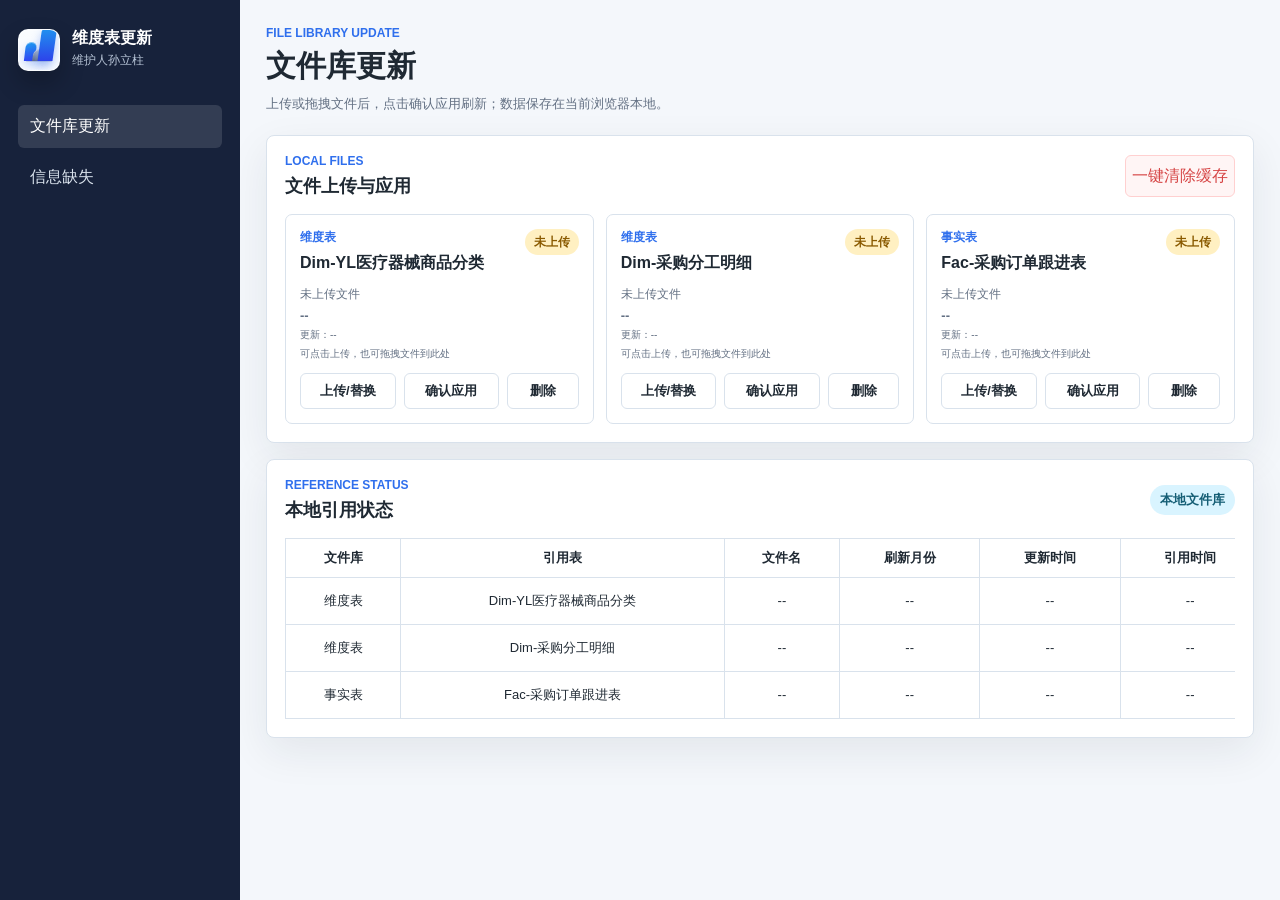
==== index.html @ 46c9e231 "Create file library missing data project" ====
<!doctype html>
<html lang="zh-CN">
  <head>
    <meta charset="utf-8" />
    <meta name="viewport" content="width=device-width, initial-scale=1" />
    <title>维度表更新</title>
    <script>window.location.replace("./admin.html");</script>
    <link rel="stylesheet" href="./styles.css?v=20260606-1" />
  </head>
  <body>
    <div class="app-shell">
      <aside class="sidebar" aria-label="看板导航">
        <div class="brand">
          <span class="brand-mark" aria-hidden="true">
            <span class="brand-wave wave-a"></span>
            <span class="brand-wave wave-b"></span>
            <span class="brand-wave wave-c"></span>
            <span class="brand-wave wave-d"></span>
          </span>
          <div>
            <strong>维度表更新</strong>
            <span>维护人孙立柱</span>
          </div>
        </div>
        <nav class="nav-list">
          <a class="active" href="./admin.html">文件库更新</a>
          <a href="./missing.html">信息缺失</a>
        </nav>
      </aside>
      <main class="dashboard">
        <header class="topbar">
          <div>
            <p class="eyebrow">File Library Update</p>
            <h1>维度表更新</h1>
            <small class="source-note">正在进入文件库更新页面</small>
          </div>
        </header>
      </main>
    </div>
  </body>
</html>
---- styles.css ----
:root {
  --ink: #1f2933;
  --muted: #637083;
  --line: #d9e2ec;
  --panel: #ffffff;
  --page: #f4f7fb;
  --nav: #17223b;
  --blue: #2f6fed;
  --teal: #159a9c;
  --green: #2f9e44;
  --amber: #d98b11;
  --red: #d64545;
  --violet: #6957d6;
  --shadow: 0 14px 40px rgba(31, 41, 51, 0.08);
}

* {
  box-sizing: border-box;
}

body {
  margin: 0;
  min-height: 100vh;
  color: var(--ink);
  background: var(--page);
  font-family: "Microsoft YaHei", "Segoe UI", Arial, sans-serif;
}

button,
input,
select {
  font: inherit;
}

button {
  min-height: 38px;
  border: 1px solid var(--line);
  border-radius: 6px;
  color: var(--ink);
  background: #fff;
  cursor: pointer;
}

button:hover {
  border-color: var(--blue);
  color: var(--blue);
}

.app-shell {
  display: grid;
  grid-template-columns: 240px minmax(0, 1fr);
  min-height: 100vh;
}

.sidebar {
  position: sticky;
  top: 0;
  height: 100vh;
  padding: 26px 18px;
  background: var(--nav);
  color: #fff;
}

.brand {
  display: flex;
  align-items: center;
  gap: 12px;
  margin-bottom: 34px;
}

.brand-mark {
  position: relative;
  display: block;
  width: 42px;
  height: 42px;
  flex: 0 0 42px;
  overflow: hidden;
  border: 1px solid rgba(255, 255, 255, 0.2);
  border-radius: 10px;
  background:
    linear-gradient(180deg, rgba(255, 255, 255, 0.18), rgba(255, 255, 255, 0)),
    #f8fbff;
  box-shadow: inset 0 1px 0 rgba(255, 255, 255, 0.35), 0 12px 24px rgba(0, 0, 0, 0.24);
}

.brand-mark::before {
  position: absolute;
  left: 7px;
  right: 7px;
  bottom: 8px;
  height: 2px;
  content: "";
  border-radius: 999px;
  background: rgba(99, 112, 131, 0.22);
}

.brand-wave {
  position: absolute;
  bottom: 9px;
  display: block;
  border-radius: 999px 999px 3px 3px;
  background: linear-gradient(180deg, #1f9bf0 0%, #3347f5 100%);
  box-shadow: inset 0 1px 0 rgba(255, 255, 255, 0.42), 0 4px 10px rgba(37, 99, 235, 0.24);
}

.wave-a {
  left: 6px;
  width: 11px;
  height: 19px;
  transform: skewX(-7deg);
}

.wave-b {
  left: 14px;
  width: 12px;
  height: 12px;
  background: linear-gradient(180deg, #b8c2d3 0%, #667085 100%);
  opacity: 0.95;
  transform: skewX(-9deg);
}

.wave-c {
  left: 22px;
  width: 11px;
  height: 26px;
  background: linear-gradient(180deg, #8ea0bd 0%, #586a85 100%);
  transform: skewX(-7deg);
}

.wave-d {
  right: 4px;
  width: 15px;
  height: 36px;
  background: linear-gradient(180deg, #1f9bf0 0%, #2d43ea 100%);
  transform: skewX(-8deg);
}

.brand strong,
.brand span {
  display: block;
}

.brand span {
  margin-top: 3px;
  color: #b7c4d6;
  font-size: 12px;
}

.nav-list {
  display: grid;
  gap: 8px;
}

.nav-list a {
  padding: 11px 12px;
  border-radius: 6px;
  color: #d9e2ec;
  text-decoration: none;
}

.nav-list a.active,
.nav-list a:hover {
  color: #fff;
  background: rgba(255, 255, 255, 0.12);
}

.dashboard {
  padding: 26px;
}

.topbar {
  display: flex;
  align-items: end;
  justify-content: space-between;
  gap: 20px;
  margin-bottom: 22px;
}

.eyebrow {
  margin: 0 0 6px;
  color: var(--blue);
  font-size: 12px;
  font-weight: 700;
  letter-spacing: 0;
  text-transform: uppercase;
}

h1,
h2 {
  margin: 0;
}

h1 {
  font-size: 30px;
}

.source-note {
  display: block;
  margin-top: 8px;
  color: var(--muted);
  font-size: 13px;
}

h2 {
  font-size: 18px;
}

.toolbar {
  display: grid;
  grid-template-columns: minmax(230px, 1.4fr) minmax(130px, 0.75fr) minmax(130px, 0.75fr) auto;
  gap: 10px;
  width: min(860px, 100%);
}

.search-box {
  position: relative;
}

.search-box span {
  position: absolute;
  left: 12px;
  top: 10px;
  color: var(--muted);
  font-size: 13px;
}

.search-box input,
select {
  width: 100%;
  min-height: 42px;
  border: 1px solid var(--line);
  border-radius: 6px;
  background: #fff;
}

.search-box input {
  padding: 0 12px 0 52px;
}

select {
  padding: 0 12px;
}

.toolbar button {
  min-height: 42px;
  padding: 0 14px;
  white-space: nowrap;
}

.metrics-grid {
  display: grid;
  grid-template-columns: repeat(4, minmax(0, 1fr));
  gap: 14px;
  margin-bottom: 16px;
}

.supplier-metrics {
  grid-template-columns: repeat(2, minmax(0, 1fr));
}

.delivery-metrics {
  grid-template-columns: repeat(4, minmax(0, 1fr));
}

.metric,
.panel {
  border: 1px solid var(--line);
  border-radius: 8px;
  background: var(--panel);
  box-shadow: var(--shadow);
}

.metric {
  padding: 18px;
  border-top: 4px solid var(--teal);
}

.metric:nth-child(2) {
  border-top-color: var(--blue);
}

.metric:nth-child(3) {
  border-top-color: var(--green);
}

.metric.alert {
  border-top-color: var(--red);
}

.metric span,
.metric small {
  display: block;
  color: var(--muted);
}

.metric strong {
  display: block;
  margin: 8px 0 5px;
  font-size: 30px;
}

.work-area {
  display: grid;
  grid-template-columns: minmax(0, 1.55fr) minmax(320px, 0.8fr);
  gap: 16px;
  margin-bottom: 16px;
}

.panel {
  padding: 18px;
}

.upload-panel {
  margin-bottom: 16px;
}

.upload-page-panel {
  max-width: 980px;
}

.supplier-work-area {
  --supplier-summary-body-height: 300px;
  grid-template-columns: minmax(260px, 0.9fr) minmax(360px, 1.15fr) minmax(300px, 0.85fr);
}

.supplier-work-area > .panel {
  min-width: 0;
  overflow: hidden;
}

.supplier-source-panel {
  margin-top: 16px;
}

.supplier-table-panel {
  margin-bottom: 0;
}

.delivery-filter-panel {
  margin-bottom: 10px;
}

.delivery-filter-panel .panel-heading {
  align-items: center;
  margin-bottom: 10px;
}

.delivery-filter-bar {
  display: grid;
  grid-template-columns: repeat(8, minmax(106px, 1fr));
  gap: 6px;
  align-items: start;
}

.multi-filter {
  position: relative;
  min-width: 0;
}

.multi-filter-button {
  width: 100%;
  min-height: 42px;
  padding: 0 12px;
  border: 1px solid var(--line);
  border-radius: 6px;
  background: #fff;
  color: var(--text);
  display: flex;
  align-items: center;
  justify-content: space-between;
  gap: 8px;
  font-size: 13px;
  font-weight: 400;
  line-height: 1.2;
  box-shadow: none;
}

.multi-filter-button span {
  min-width: 0;
  overflow: hidden;
  text-overflow: ellipsis;
  white-space: nowrap;
}

.multi-filter-button i {
  color: #6b7280;
  font-style: normal;
  flex: 0 0 auto;
}

.multi-filter.open .multi-filter-button {
  border-color: #2f6fed;
  box-shadow: 0 0 0 3px rgba(47, 111, 237, 0.12);
}

.multi-filter-menu {
  display: none;
  position: absolute;
  z-index: 40;
  top: calc(100% + 6px);
  left: 0;
  width: min(260px, 84vw);
  max-height: 280px;
  overflow-y: auto;
  padding: 6px;
  border: 1px solid #d8e0ea;
  border-radius: 8px;
  background: #fff;
  box-shadow: 0 16px 34px rgba(15, 23, 42, 0.14);
}

.multi-filter.open .multi-filter-menu {
  display: block;
}

.multi-filter-option {
  min-height: 34px;
  padding: 7px 10px;
  border-radius: 6px;
  display: flex;
  align-items: center;
  gap: 7px;
  color: var(--text);
  font-size: 13px;
  font-weight: 400;
  cursor: pointer;
}

.multi-filter-option:hover {
  background: #eef5ff;
}

.multi-filter-option input {
  width: 14px;
  height: 14px;
  accent-color: #2f6fed;
  flex: 0 0 auto;
}

.multi-filter-option span {
  min-width: 0;
  overflow: hidden;
  text-overflow: ellipsis;
  white-space: nowrap;
}

@media (max-width: 1280px) {
  .delivery-filter-bar {
    grid-template-columns: repeat(4, minmax(130px, 1fr));
  }
}

@media (max-width: 760px) {
  .delivery-filter-bar {
    grid-template-columns: repeat(2, minmax(0, 1fr));
  }
}

.delivery-heading-actions {
  display: flex;
  align-items: center;
  gap: 8px;
}

.delivery-dashboard .panel,
.delivery-dashboard .metric {
  border-radius: 7px;
  box-shadow: 0 10px 26px rgba(31, 41, 51, 0.065);
}

.delivery-dashboard .panel {
  padding: 13px;
}

.delivery-dashboard .metrics-grid {
  gap: 10px;
  margin-bottom: 10px;
}

.delivery-dashboard .metric {
  padding: 12px 14px 11px;
  border-top-width: 3px;
}

.delivery-dashboard .panel-heading {
  gap: 10px;
  margin-bottom: 10px;
}

.delivery-heading-actions button {
  min-height: 30px;
  padding: 0 10px;
  border-radius: 6px;
  background: #111827;
  color: #fff;
  border-color: #111827;
  white-space: nowrap;
}

.delivery-heading-actions button:disabled {
  background: #eef2f7;
  border-color: #d8e0ea;
  color: #9aa6b2;
  cursor: not-allowed;
}

.delivery-table-panel {
  margin-bottom: 0;
}

.delivery-dashboard .delivery-table-wrap {
  max-height: calc(100vh - 390px);
  min-height: 310px;
}

.delivery-table {
  min-width: 900px;
}

.delivery-table th,
.delivery-table td {
  padding: 10px;
  font-size: 13px;
  line-height: 1.35;
}

.missing-metrics {
  grid-template-columns: repeat(4, minmax(0, 1fr));
}

.missing-filter-panel {
  margin-bottom: 10px;
  overflow: visible;
  position: relative;
  z-index: 70;
}

.missing-filter-panel .panel-heading {
  align-items: center;
  margin-bottom: 10px;
}

.missing-filter-bar {
  display: grid;
  grid-template-columns: repeat(2, minmax(180px, 240px));
  gap: 8px;
  align-items: start;
  overflow: visible;
}

.missing-table {
  min-width: 1280px;
}

.missing-table th,
.missing-table td {
  padding: 10px;
  font-size: 13px;
  line-height: 1.35;
  text-align: center;
  vertical-align: middle;
}

.missing-table td:nth-child(5),
.missing-table td:nth-child(6),
.missing-table td:nth-child(7) {
  text-align: left;
}

.supplier-table {
  min-width: 1120px;
}

.compact-bars .bar-row,
.supplier-work-area .bar-row {
  grid-template-columns: minmax(120px, 120px) minmax(0, 1fr) 42px;
  min-width: 0;
}

.compact-bars .bar-row span:first-child,
.supplier-work-area .bar-row span:first-child {
  overflow: visible;
  text-overflow: clip;
  white-space: normal;
  word-break: keep-all;
}

.supplier-info-wrap,
.division-info-wrap {
  max-width: 100%;
  overflow-x: hidden;
}

.supplier-info-wrap,
.supplier-work-area .compact-bars {
  height: var(--supplier-summary-body-height);
  overflow-y: auto;
}

.supplier-info-wrap {
  padding-right: 2px;
}

.supplier-info-table,
.division-info-table {
  width: 100%;
  max-width: 100%;
  min-width: 0;
  table-layout: fixed;
}

.supplier-info-table {
  font-size: 12px;
}

.supplier-info-table th,
.supplier-info-table td {
  min-width: 0;
  overflow: hidden;
  padding: 7px 8px;
  text-overflow: ellipsis;
  white-space: nowrap;
}

.supplier-info-table th {
  position: sticky;
  top: 0;
  z-index: 1;
  background: #f8fbff;
  padding-top: 8px;
  padding-bottom: 8px;
}

.division-info-table {
  font-size: 12px;
  table-layout: auto;
}

.division-info-table th,
.division-info-table td {
  min-width: 0;
  overflow: visible;
  padding: 10px 6px;
  text-overflow: clip;
  white-space: nowrap;
}

.bar-chart,
.bar-track {
  min-width: 0;
}

.empty-state {
  padding: 18px;
  border: 1px dashed var(--line);
  border-radius: 8px;
  color: var(--muted);
  background: #f8fbff;
  line-height: 1.7;
}

.compact-empty {
  padding: 14px;
}

.empty-table-cell {
  color: var(--muted);
  text-align: center;
}

.upload-state {
  display: inline-flex;
  align-items: center;
  min-height: 30px;
  padding: 0 10px;
  border-radius: 999px;
  color: #155e75;
  background: #d9f4ff;
  font-size: 13px;
  font-weight: 700;
}

.upload-layout {
  display: grid;
  grid-template-columns: minmax(320px, 1fr) minmax(260px, 0.55fr);
  gap: 16px;
  align-items: stretch;
}

.upload-dropzone {
  position: relative;
  display: grid;
  min-height: 170px;
  place-items: center;
  padding: 24px;
  border: 1px dashed #9fb3c8;
  border-radius: 8px;
  color: var(--ink);
  background: #f8fbff;
  text-align: center;
  cursor: pointer;
}

.upload-dropzone:hover,
.upload-dropzone.dragging {
  border-color: var(--blue);
  background: #eef6ff;
}

.upload-dropzone input {
  position: absolute;
  width: 1px;
  height: 1px;
  overflow: hidden;
  opacity: 0;
}

.upload-icon {
  display: grid;
  width: 42px;
  height: 42px;
  margin-bottom: 10px;
  place-items: center;
  border-radius: 8px;
  color: #fff;
  background: var(--teal);
  font-size: 24px;
  font-weight: 700;
}

.upload-dropzone strong,
.upload-dropzone small {
  display: block;
}

.upload-dropzone small {
  max-width: 520px;
  margin-top: 8px;
  color: var(--muted);
  line-height: 1.6;
}

.upload-summary {
  display: grid;
  gap: 10px;
}

.upload-summary div {
  padding: 12px;
  border: 1px solid var(--line);
  border-radius: 6px;
  background: #fff;
}

.upload-summary span,
.upload-summary strong {
  display: block;
}

.upload-summary span {
  margin-bottom: 5px;
  color: var(--muted);
  font-size: 13px;
}

.upload-summary strong {
  overflow: hidden;
  text-overflow: ellipsis;
  white-space: nowrap;
}

.upload-actions {
  display: grid;
  grid-template-columns: 1fr 1fr;
  gap: 10px;
  padding: 0;
  border: 0;
  background: transparent;
}

.upload-actions button {
  width: 100%;
}

.upload-actions button:first-child:not(:disabled) {
  border-color: var(--blue);
  color: #fff;
  background: var(--blue);
}

.danger-button:not(:disabled) {
  border-color: #ffd0d0;
  color: var(--red);
  background: #fff5f5;
}

.upload-actions button:disabled {
  color: #8a97a8;
  background: #edf2f7;
  cursor: not-allowed;
}

.library-page-panel {
  margin-bottom: 16px;
}

.library-topbar {
  align-items: center;
}

.primary-button {
  border-color: var(--blue);
  color: #fff;
  background: var(--blue);
}

.primary-button:hover {
  color: #fff;
  background: #245bd1;
}

.primary-button:disabled {
  border-color: var(--line);
  color: #8a97a8;
  background: #edf2f7;
  cursor: not-allowed;
}

.library-summary-grid {
  display: grid;
  grid-template-columns: repeat(4, minmax(0, 1fr));
  gap: 12px;
}

.library-summary-grid div {
  padding: 12px;
  border: 1px solid var(--line);
  border-radius: 6px;
  background: #fff;
}

.library-summary-grid span,
.library-summary-grid strong {
  display: block;
}

.library-summary-grid span {
  margin-bottom: 5px;
  color: var(--muted);
  font-size: 13px;
}

.library-summary-grid strong {
  overflow: hidden;
  text-overflow: ellipsis;
  white-space: nowrap;
}

.maintainer-gate {
  display: grid;
  grid-template-columns: minmax(180px, 0.8fr) minmax(220px, 1fr) auto;
  gap: 12px;
  align-items: end;
  margin-top: 12px;
}

.maintainer-gate div,
.maintainer-gate label {
  display: grid;
  gap: 5px;
  padding: 12px;
  border: 1px solid var(--line);
  border-radius: 6px;
  background: #fff;
}

.maintainer-gate span {
  color: var(--muted);
  font-size: 13px;
}

.maintainer-gate strong {
  font-size: 14px;
}

.maintainer-gate input {
  width: 100%;
  min-height: 34px;
  border: 1px solid var(--line);
  border-radius: 6px;
  padding: 0 10px;
}

.maintainer-gate button {
  min-height: 58px;
  padding: 0 16px;
  border-color: var(--blue);
  color: #fff;
  background: var(--blue);
}

.maintainer-gate.unlocked strong {
  color: var(--green);
}

.admin-gate-panel {
  max-width: 680px;
}

.admin-gate {
  display: grid;
  grid-template-columns: minmax(220px, 1fr) auto;
  gap: 12px;
  align-items: end;
}

.admin-gate label {
  display: grid;
  gap: 8px;
  color: var(--muted);
  font-size: 13px;
}

.admin-gate input {
  min-height: 42px;
  border: 1px solid var(--line);
  border-radius: 6px;
  padding: 0 12px;
  background: #fff;
}

.admin-gate button,
.admin-link-button {
  min-height: 42px;
  display: inline-flex;
  align-items: center;
  justify-content: center;
  text-decoration: none;
}

.admin-links {
  display: grid;
  grid-template-columns: repeat(3, minmax(0, 1fr));
  gap: 12px;
}

.admin-link-card {
  display: flex;
  flex-direction: column;
  justify-content: space-between;
  gap: 14px;
  min-height: 150px;
  padding: 16px;
}

.admin-link-card p:not(.eyebrow) {
  color: var(--muted);
  line-height: 1.45;
  margin: 6px 0 0;
  font-size: 13px;
}

.cache-clear-card {
  border-color: #fecaca;
  background: #fffafa;
}

.admin-library-panel {
  margin-bottom: 16px;
}

.admin-library-grid {
  display: grid;
  grid-template-columns: repeat(3, minmax(0, 1fr));
  gap: 12px;
}

.admin-file-card {
  display: grid;
  gap: 12px;
  padding: 14px;
  border: 1px solid var(--line);
  border-radius: 7px;
  background: #fff;
}

.admin-file-card.applied {
  border-color: #bbf7d0;
}

.admin-file-card.drag-over {
  border-color: var(--blue);
  background: #eef5ff;
  box-shadow: 0 0 0 3px rgba(47, 111, 237, 0.12);
}

.admin-file-card-head {
  display: flex;
  justify-content: space-between;
  gap: 10px;
  align-items: start;
}

.admin-file-card-head h2 {
  font-size: 16px;
  line-height: 1.35;
}

.admin-file-meta {
  display: grid;
  gap: 5px;
  min-height: 58px;
  color: var(--muted);
  font-size: 12px;
}

.admin-file-meta span,
.admin-file-meta strong {
  overflow: hidden;
  text-overflow: ellipsis;
  white-space: nowrap;
}

.admin-file-meta strong {
  color: var(--text);
  font-size: 13px;
}

.admin-file-actions {
  display: grid;
  grid-template-columns: 1fr 1fr 0.75fr;
  gap: 8px;
}

.admin-file-actions button,
.admin-upload-button {
  min-height: 36px;
  padding: 0 10px;
  border: 1px solid var(--line);
  border-radius: 6px;
  background: #fff;
  color: var(--text);
  display: inline-flex;
  align-items: center;
  justify-content: center;
  font-size: 13px;
  font-weight: 700;
  cursor: pointer;
}

.admin-upload-button input {
  display: none;
}

.admin-file-actions button[data-admin-apply]:not(:disabled) {
  border-color: var(--blue);
  color: #fff;
  background: var(--blue);
}

.admin-reference-panel {
  margin-top: 16px;
}

.admin-reference-table {
  width: 100%;
  border-collapse: collapse;
  font-size: 13px;
}

.admin-reference-table th,
.admin-reference-table td {
  border: 1px solid var(--line);
  padding: 10px;
  text-align: center;
  vertical-align: middle;
}

.admin-reference-table th {
  background: var(--soft-blue);
  color: var(--text);
  font-weight: 700;
}

.dimension-grid {
  display: grid;
  grid-template-columns: repeat(4, minmax(0, 1fr));
  gap: 14px;
}

.dimension-card {
  display: grid;
  gap: 12px;
  min-height: 245px;
  padding: 16px;
  border: 1px solid var(--line);
  border-radius: 8px;
  background: #fff;
  box-shadow: var(--shadow);
}

.dimension-card-head {
  display: flex;
  justify-content: space-between;
  gap: 12px;
}

.dimension-card h2 {
  font-size: 17px;
}

.slot-status {
  display: inline-flex;
  align-items: center;
  align-self: start;
  min-height: 26px;
  padding: 0 9px;
  border-radius: 999px;
  color: var(--muted);
  background: #edf2f7;
  font-size: 12px;
  font-weight: 700;
  white-space: nowrap;
}

.slot-status.pending {
  color: #8a5a00;
  background: #fff0c2;
}

.slot-status.applied {
  color: #146c43;
  background: #dff6e7;
}

.slot-upload {
  display: grid;
  min-height: 150px;
  place-items: center;
  padding: 18px;
  border: 1px dashed #b7c4d6;
  border-radius: 8px;
  background: #f8fbff;
  text-align: center;
  cursor: pointer;
}

.slot-upload.disabled,
.dimension-actions label.disabled {
  color: #8a97a8;
  background: #edf2f7;
  cursor: not-allowed;
}

.slot-upload input,
.dimension-actions input {
  position: absolute;
  width: 1px;
  height: 1px;
  overflow: hidden;
  opacity: 0;
}

.slot-upload strong,
.slot-upload span {
  display: block;
}

.slot-upload span {
  max-width: 180px;
  color: var(--muted);
  font-size: 13px;
  line-height: 1.5;
}

.dimension-file strong {
  display: block;
  overflow: hidden;
  text-overflow: ellipsis;
  white-space: nowrap;
}

.dimension-file span {
  display: block;
  margin-top: 4px;
  color: var(--muted);
  font-size: 13px;
}

.dimension-meta {
  display: grid;
  grid-template-columns: 1fr;
  gap: 8px;
}

.dimension-meta div {
  padding: 10px;
  border-radius: 6px;
  background: #f8fbff;
}

.dimension-meta span,
.dimension-meta strong {
  display: block;
}

.dimension-meta span {
  margin-bottom: 4px;
  color: var(--muted);
  font-size: 12px;
}

.dimension-meta strong {
  font-size: 13px;
}

.dimension-actions {
  display: grid;
  grid-template-columns: repeat(3, minmax(0, 1fr));
  gap: 8px;
  margin-top: auto;
}

.dimension-actions label,
.dimension-actions button {
  display: inline-flex;
  align-items: center;
  justify-content: center;
  min-height: 32px;
  padding: 0 10px;
  border: 1px solid var(--line);
  border-radius: 6px;
  background: #fff;
  color: var(--ink);
  font-size: 13px;
  cursor: pointer;
}

.dimension-actions label:hover,
.dimension-actions button:hover {
  border-color: var(--blue);
  color: var(--blue);
}

.dimension-actions button:disabled {
  color: #8a97a8;
  background: #edf2f7;
  cursor: not-allowed;
}

.panel-heading {
  display: flex;
  align-items: center;
  justify-content: space-between;
  gap: 14px;
  margin-bottom: 16px;
}

.chart-layout {
  display: grid;
  grid-template-columns: 280px minmax(0, 1fr);
  gap: 20px;
  align-items: center;
}

.donut-wrap {
  position: relative;
  display: grid;
  place-items: center;
  min-height: 280px;
}

.donut-center {
  position: absolute;
  text-align: center;
}

.donut-center strong {
  display: block;
  font-size: 34px;
}

.donut-center span {
  color: var(--muted);
  font-size: 13px;
}

.bar-chart {
  display: grid;
  gap: 14px;
}

.bar-row {
  display: grid;
  grid-template-columns: minmax(150px, 150px) minmax(0, 1fr) 42px;
  gap: 12px;
  align-items: center;
  min-height: 28px;
  font-size: 13px;
}

.bar-row > span:first-child {
  color: var(--ink);
  font-weight: 700;
  overflow: visible;
  text-overflow: clip;
  white-space: normal;
  word-break: keep-all;
}

.bar-track {
  display: block;
  height: 18px;
  overflow: hidden;
  border-radius: 999px;
  background: #eef3f8;
  box-shadow: inset 0 0 0 1px rgba(99, 112, 131, 0.12);
}

.bar-fill {
  display: block;
  height: 100%;
  border-radius: inherit;
  background:
    linear-gradient(90deg, rgba(255, 255, 255, 0.28), rgba(255, 255, 255, 0)),
    var(--bar-color, var(--blue));
  box-shadow: 0 6px 14px color-mix(in srgb, var(--bar-color, var(--blue)) 32%, transparent);
  transition: width 180ms ease;
}

.bar-row strong {
  display: inline-flex;
  align-items: center;
  justify-content: center;
  min-height: 24px;
  border-radius: 999px;
  color: var(--ink);
  background: #f5f8fb;
  font-size: 12px;
}

.action-list {
  display: grid;
  gap: 12px;
}

.action-item {
  padding: 12px;
  border-left: 4px solid var(--amber);
  border-radius: 6px;
  background: #fffaf0;
}

.action-item.high {
  border-left-color: var(--red);
  background: #fff5f5;
}

.action-item strong {
  display: block;
  margin-bottom: 4px;
}

.action-item span {
  color: var(--muted);
  font-size: 13px;
}

.table-panel {
  padding-bottom: 8px;
}

.table-actions {
  display: flex;
  flex-wrap: wrap;
  gap: 8px;
}

.sort-button.active-sort {
  border-color: var(--blue);
  color: #fff;
  background: var(--blue);
}

.table-wrap {
  overflow-x: auto;
}

table {
  width: 100%;
  min-width: 1120px;
  border: 1px solid var(--line);
  border-collapse: collapse;
}

th,
td {
  padding: 13px 12px;
  border: 1px solid var(--line);
  text-align: center;
  white-space: nowrap;
}

th {
  color: var(--muted);
  font-size: 13px;
  font-weight: 700;
}

.doc-name {
  display: grid;
  gap: 3px;
}

.doc-name small {
  color: var(--muted);
}

.badge {
  display: inline-flex;
  align-items: center;
  min-width: 52px;
  justify-content: center;
  padding: 4px 9px;
  border-radius: 999px;
  font-size: 12px;
  font-weight: 700;
}

.risk-low {
  color: #146c43;
  background: #dff6e7;
}

.risk-mid {
  color: #8a5a00;
  background: #fff0c2;
}

.risk-high {
  color: #9b1c1c;
  background: #ffe1e1;
}

.status-active {
  color: #155e75;
  background: #d9f4ff;
}

.status-review {
  color: #6b3fa0;
  background: #eee7ff;
}

.tag-chip {
  display: inline-flex;
  align-items: center;
  margin: 2px 4px 2px 0;
  padding: 3px 8px;
  border-radius: 999px;
  color: #1f4f63;
  background: #e4f5f8;
  font-size: 12px;
  font-weight: 700;
}

.open-link {
  display: inline-flex;
  align-items: center;
  justify-content: center;
  min-height: 34px;
  padding: 0 12px;
  border-radius: 6px;
  color: #fff;
  background: var(--blue);
  font-size: 13px;
  font-weight: 700;
  text-decoration: none;
}

.open-link:hover {
  background: #245bd1;
}

@media (max-width: 1100px) {
  .app-shell {
    grid-template-columns: 1fr;
  }

  .sidebar {
    position: static;
    height: auto;
  }

  .nav-list {
    grid-template-columns: repeat(4, minmax(0, 1fr));
  }

  .topbar,
  .work-area,
  .chart-layout,
  .upload-layout,
  .library-summary-grid,
  .maintainer-gate,
  .dimension-grid {
    grid-template-columns: 1fr;
  }

  .topbar {
    display: grid;
    align-items: start;
  }

  .toolbar {
    width: 100%;
  }
}

@media (max-width: 760px) {
  .dashboard {
    padding: 18px;
  }

  .toolbar,
  .metrics-grid,
  .nav-list,
  .upload-actions,
  .admin-links,
  .admin-library-grid {
    grid-template-columns: 1fr;
  }

  .work-area {
    grid-template-columns: 1fr;
  }

  .dimension-actions {
    grid-template-columns: 1fr;
  }

  .panel-heading {
    align-items: stretch;
    flex-direction: column;
  }

  h1 {
    font-size: 24px;
  }
}
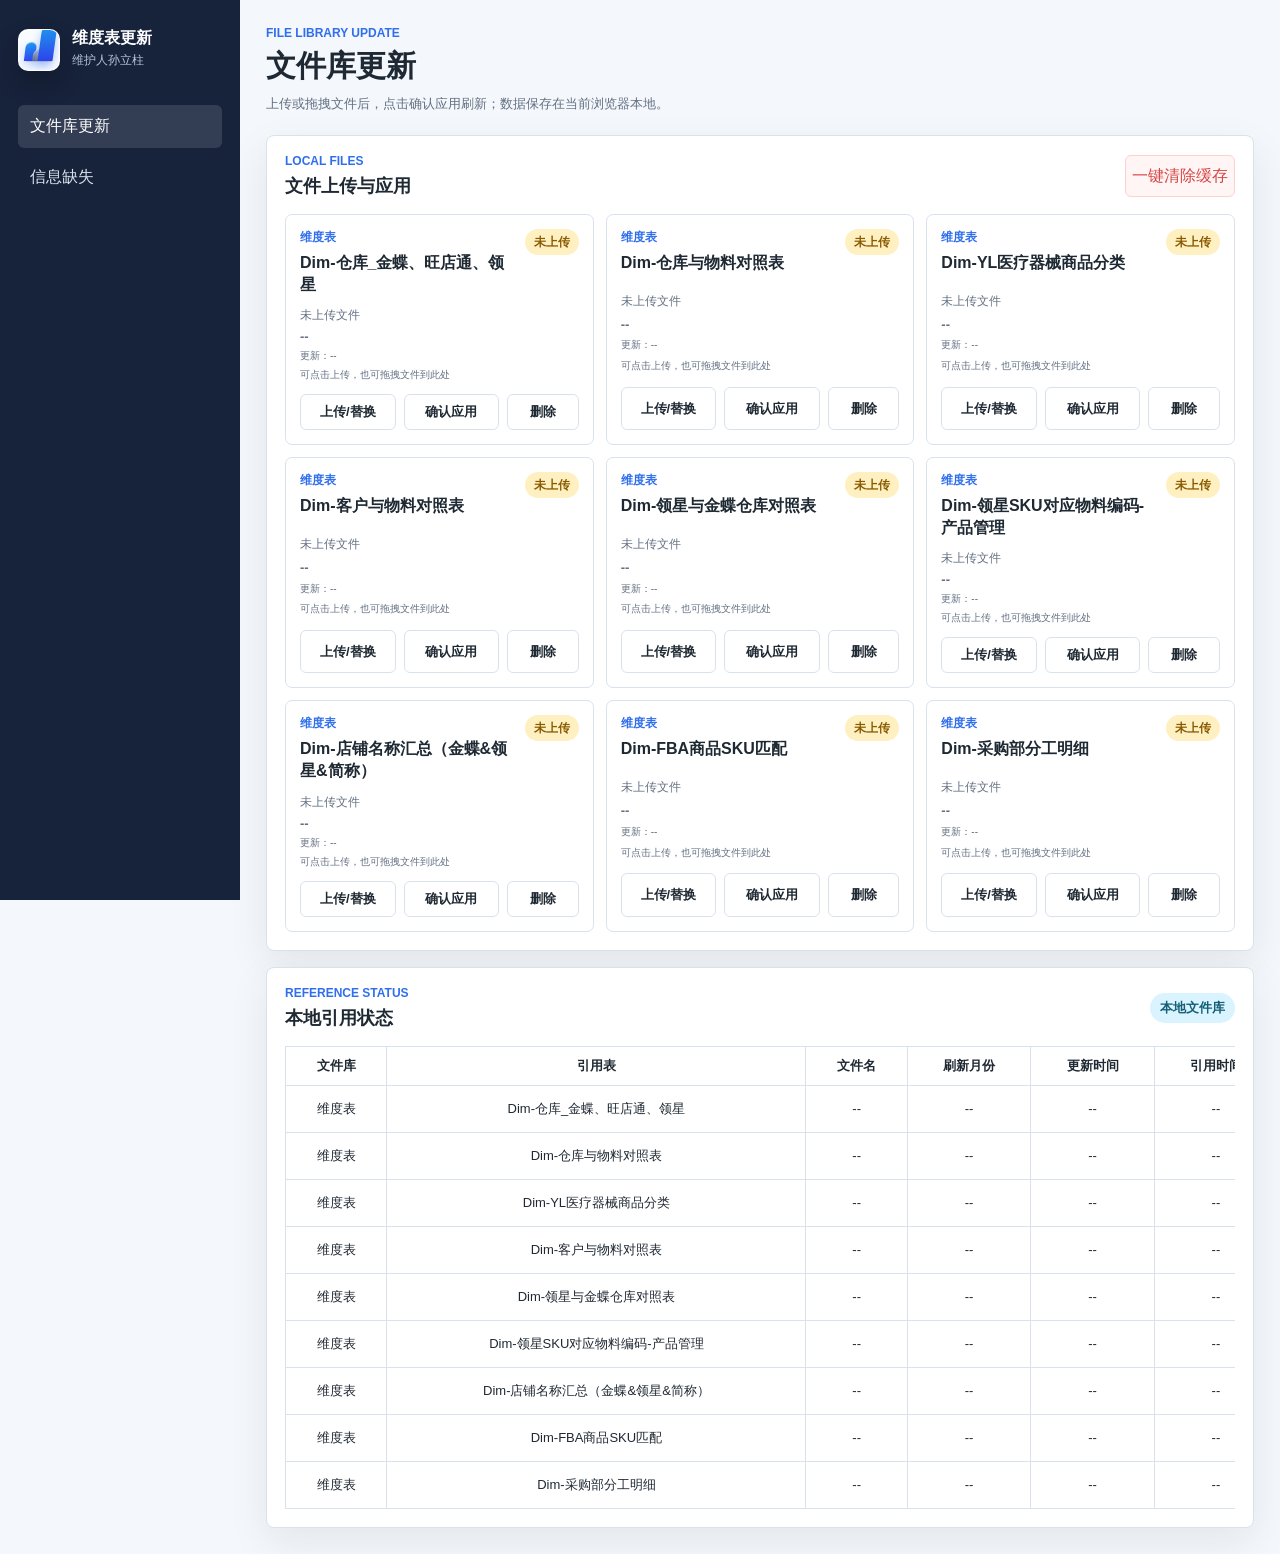
==== commit 63994de2: "Add fact table file library" ====
--- a/index.html
+++ b/index.html
@@ -3,7 +3,7 @@
   <head>
     <meta charset="utf-8" />
     <meta name="viewport" content="width=device-width, initial-scale=1" />
-    <title>维度表更新</title>
+    <title>维度表库更新</title>
     <script>window.location.replace("./admin.html");</script>
     <link rel="stylesheet" href="./styles.css?v=20260606-1" />
   </head>
@@ -18,12 +18,13 @@
             <span class="brand-wave wave-d"></span>
           </span>
           <div>
-            <strong>维度表更新</strong>
+            <strong>维度表库更新</strong>
             <span>维护人孙立柱</span>
           </div>
         </div>
         <nav class="nav-list">
-          <a class="active" href="./admin.html">文件库更新</a>
+          <a class="active" href="./admin.html">维度表库更新</a>
+          <a href="./fact-library.html">事实表文件库</a>
           <a href="./missing.html">信息缺失</a>
         </nav>
       </aside>
@@ -31,8 +32,8 @@
         <header class="topbar">
           <div>
             <p class="eyebrow">File Library Update</p>
-            <h1>维度表更新</h1>
-            <small class="source-note">正在进入文件库更新页面</small>
+            <h1>维度表库更新</h1>
+            <small class="source-note">正在进入维度表库更新页面</small>
           </div>
         </header>
       </main>
